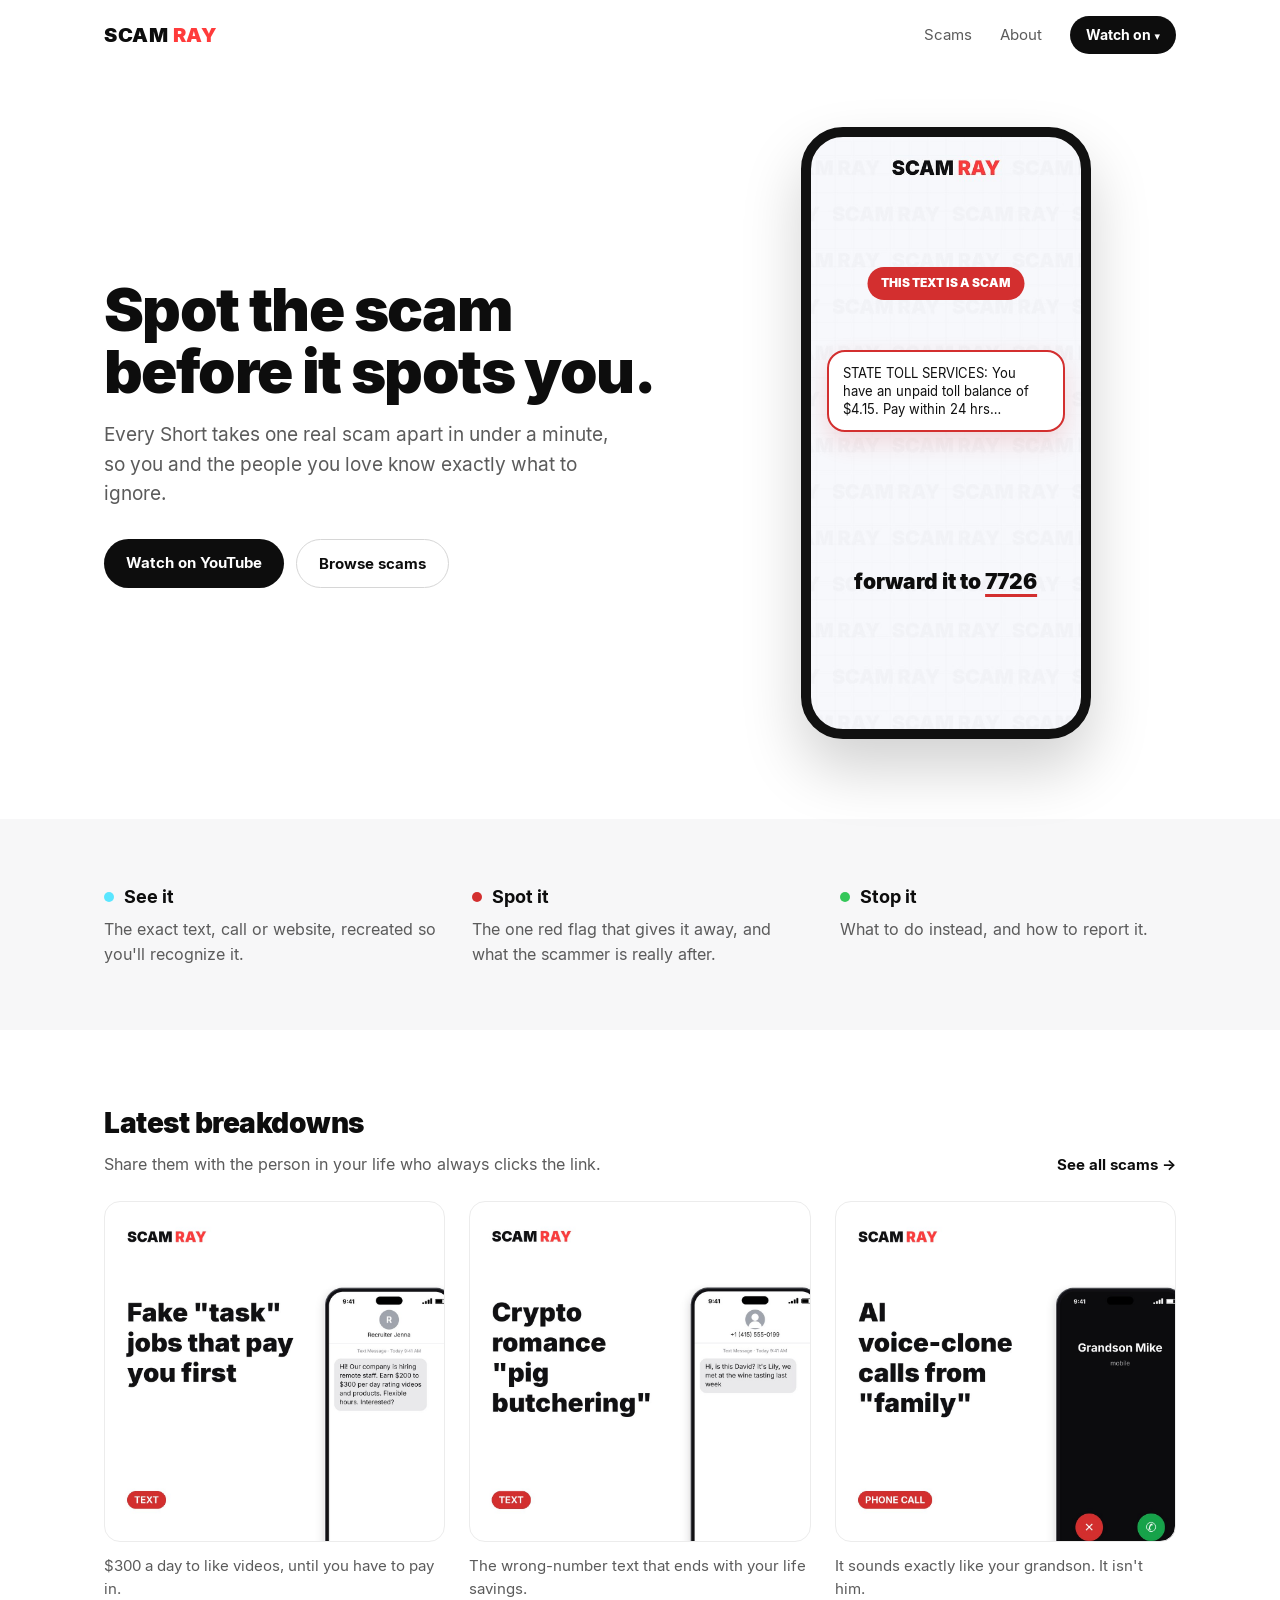
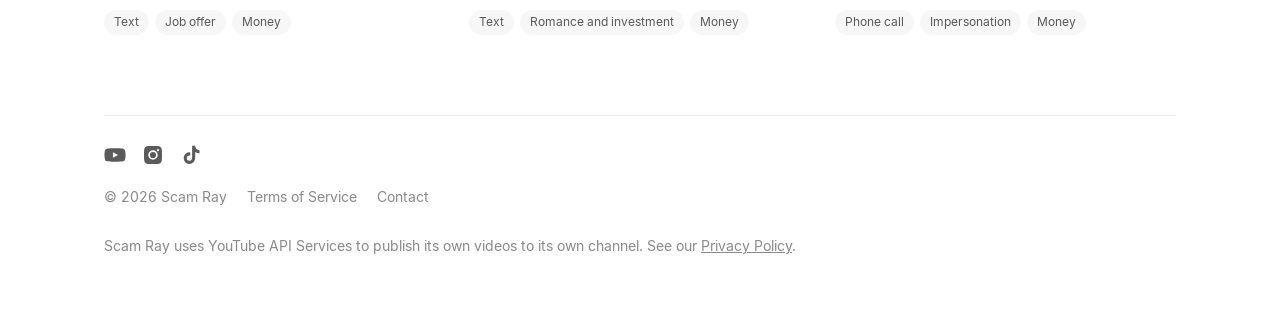
==== index.html @ 2a48b912 "Day 5 (task job scam) is live Co-Authored-By: Claude Opus 5.5 <noreply@anthropic.com> Claude-Session" ====
<!doctype html>
<html lang="en"><head><meta charset="utf-8"><meta name="viewport" content="width=device-width,initial-scale=1">
<title>Scam Ray: scams explained in under a minute</title><meta name="description" content="Scam Ray takes one real scam apart in under a minute: what it looks like, the red flag, and what to do instead.">
<link rel="icon" href="assets/favicon-v3.png" sizes="48x48"><link rel="icon" href="assets/favicon-v3.svg" type="image/svg+xml"><link rel="apple-touch-icon" href="assets/apple-touch-icon-v3.png"><link rel="preload" href="assets/inter-black-v1.woff2" as="font" type="font/woff2" crossorigin><link rel="preload" href="assets/inter-bold-v1.woff2" as="font" type="font/woff2" crossorigin><link rel="preload" href="assets/inter-regular-v1.woff2" as="font" type="font/woff2" crossorigin><link rel="preload" href="assets/phone-bg-white-2.jpg" as="image"><link rel="stylesheet" href="style.css?v=a035a68f"><script>const SCAMS = [{"id":"001-toll-text","title":"The $4.15 unpaid toll text","blurb":"A fake toll bill that's really after your card number.","via":"Text","type":"Impersonation","after":"Card details","order":1,"posted":"2026-10-04","url":"https://www.youtube.com/shorts/RLlbBQIWx8Y"},{"id":"002-package-text","title":"\"Your package couldn't be delivered\"","blurb":"The fake delivery text that steals your card.","via":"Text","type":"Impersonation","after":"Card details","order":2,"posted":"2026-10-05","url":"https://www.youtube.com/shorts/sSayE9mNV6Q"},{"id":"003-voice-clone","title":"AI voice-clone calls from \"family\"","blurb":"It sounds exactly like your grandson. It isn't him.","via":"Phone call","type":"Impersonation","after":"Money","order":3,"posted":"2026-10-06","url":"https://www.youtube.com/shorts/qHDTHHsrI4U"},{"id":"004-pig-butchering","title":"Crypto romance \"pig butchering\"","blurb":"The wrong-number text that ends with your life savings.","via":"Text","type":"Romance and investment","after":"Money","order":4,"posted":"2026-10-07","url":"https://www.youtube.com/shorts/AK45yk2K95Q"},{"id":"005-task-job","title":"Fake \"task\" jobs that pay you first","blurb":"$300 a day to like videos, until you have to pay in.","via":"Text","type":"Job offer","after":"Money","order":5,"posted":"2026-10-08","url":"https://www.youtube.com/shorts/2IzKOkDwI4s"},{"id":"006-bank-safe-account","title":"Your bank's \"safe account\"","blurb":"Your bank will never ask you to move your money.","via":"Phone call","type":"Impersonation","after":"Bank account","order":6,"posted":null,"url":null},{"id":"007-verification-code","title":"\"Read me the code we just sent\"","blurb":"The marketplace buyer who wants your verification code.","via":"Text","type":"Marketplace","after":"Account access","order":7,"posted":null,"url":null}];
// Scam cards. tools/build.py inlines this (with the scams.json data as SCAMS) into pages that list scams,
// so cards draw while the page is parsed instead of popping in after a fetch.
const YT = "https://www.youtube.com/@scamray";
function card(s) {
  const href = s.url || YT;
  const tags = [s.via, s.type, s.after].map(t => `<span>${t}</span>`).join("");
  // the square thumbnail already shows the scam's name, so the card skips a separate title
  return `<a class="vcard" href="${href}" aria-label="${s.title.replace(/"/g, "&quot;")}"><div class="thumb" role="img" aria-label="${s.title.replace(/"/g, "&quot;")}" style="background-image:url(assets/thumbs/${s.id}.jpg?v=sq1)"></div>
<p>${s.blurb}</p><div class="tags">${tags}</div></a>`;
}
// newest first: by posted date when posted, otherwise by planned order
const newest = (a, b) => (b.posted || "").localeCompare(a.posted || "") || b.order - a.order;
// only videos that are actually posted show on the site; SCAMS is written into the page by tools/build.py
const loadScams = () => SCAMS.filter(s => s.posted);
</script><script src="assets/site.js?v=5f6d246f" defer></script></head>
<body>
<header class="site-head"><div class="wrap"><nav class="nav"><a class="logo" href="index.html">SCAM <span>RAY</span></a>
<div class="links"><a href="scams.html">Scams</a><a href="about.html">About</a>
<details class="watch"><summary>Watch on</summary><div class="menu"><a href="https://www.youtube.com/@scamray"><svg viewBox="0 0 24 24" aria-hidden="true"><path d="M23 7.2a3 3 0 0 0-2.1-2.1C19 4.6 12 4.6 12 4.6s-7 0-8.9.5A3 3 0 0 0 1 7.2 31 31 0 0 0 .5 12 31 31 0 0 0 1 16.8a3 3 0 0 0 2.1 2.1c1.9.5 8.9.5 8.9.5s7 0 8.9-.5a3 3 0 0 0 2.1-2.1c.4-1.6.5-3.2.5-4.8s-.1-3.2-.5-4.8zM9.7 15.1V8.9l5.8 3.1-5.8 3.1z"/></svg>YouTube</a><a href="https://www.instagram.com/thescamray"><svg viewBox="0 0 24 24" aria-hidden="true"><path d="M12 2.2c3.2 0 3.6 0 4.8.1 3.3.1 4.8 1.7 4.9 4.9.1 1.3.1 1.6.1 4.8s0 3.6-.1 4.8c-.1 3.2-1.7 4.8-4.9 4.9-1.3.1-1.6.1-4.8.1s-3.6 0-4.8-.1c-3.3-.1-4.8-1.7-4.9-4.9C2.2 15.6 2.2 15.2 2.2 12s0-3.6.1-4.8C2.4 3.9 3.9 2.4 7.2 2.3 8.4 2.2 8.8 2.2 12 2.2zm0 4.6a5.2 5.2 0 1 0 0 10.4 5.2 5.2 0 0 0 0-10.4zm0 8.6a3.4 3.4 0 1 1 0-6.8 3.4 3.4 0 0 1 0 6.8zm5.4-9.9a1.2 1.2 0 1 0 0 2.4 1.2 1.2 0 0 0 0-2.4z"/></svg>Instagram</a><a href="https://www.tiktok.com/@thescamray"><svg viewBox="0 0 24 24" aria-hidden="true"><path d="M16.6 2h-3.4v13.4a2.9 2.9 0 1 1-2.9-2.9c.3 0 .6 0 .9.1V9.2a6.3 6.3 0 1 0 5.4 6.2V8.6a8 8 0 0 0 4.7 1.5V6.7a4.7 4.7 0 0 1-4.7-4.7z"/></svg>TikTok</a></div></details></div></nav></div></header>
<div class="wrap"><header class="hero">
<div><h1>Spot the scam before it spots you.</h1>
<p class="sub">Every Short takes one real scam apart in under a minute, so you and the people you love know exactly what to ignore.</p>
<div class="btns"><a class="pill dark" href="https://www.youtube.com/@scamray">Watch on YouTube</a><a class="pill line" href="scams.html">Browse scams</a></div></div>
<div class="phone" role="img" aria-label="A Scam Ray Short breaking down a fake toll text">
<div class="flag">THIS TEXT IS A SCAM</div>
<div class="bubble">STATE TOLL SERVICES: You have an unpaid toll balance of $4.15. Pay within 24 hrs…</div>
<div class="cap">forward it to <i>7726</i></div></div>
</header></div>
<div class="band"><div class="wrap steps">
<div><h3><span class="dot" style="background:var(--cyan)"></span>See it</h3><p>The exact text, call or website, recreated so you'll recognize it.</p></div>
<div><h3><span class="dot" style="background:var(--red2)"></span>Spot it</h3><p>The one red flag that gives it away, and what the scammer is really after.</p></div>
<div><h3><span class="dot" style="background:var(--green)"></span>Stop it</h3><p>What to do instead, and how to report it.</p></div>
</div></div>
<main class="wrap"><section>
<div class="sechead"><div><h2>Latest breakdowns</h2><p class="lead">Share them with the person in your life who always clicks the link.</p></div><a class="more" href="scams.html">See all scams →</a></div>
<div class="cards" id="latest"></div>
</section></main>
<script>(() => {
  const all = loadScams();
  document.getElementById("latest").innerHTML = all.sort(newest).slice(0, 3).map(card).join("")
    || '<p class="lead">Our first breakdowns are on their way. <a href="https://www.youtube.com/@scamray">Subscribe on YouTube</a> to catch them.</p>';
})();</script>

<div class="wrap"><footer><div class="social"><a href="https://www.youtube.com/@scamray" aria-label="YouTube"><svg viewBox="0 0 24 24" aria-hidden="true"><path d="M23 7.2a3 3 0 0 0-2.1-2.1C19 4.6 12 4.6 12 4.6s-7 0-8.9.5A3 3 0 0 0 1 7.2 31 31 0 0 0 .5 12 31 31 0 0 0 1 16.8a3 3 0 0 0 2.1 2.1c1.9.5 8.9.5 8.9.5s7 0 8.9-.5a3 3 0 0 0 2.1-2.1c.4-1.6.5-3.2.5-4.8s-.1-3.2-.5-4.8zM9.7 15.1V8.9l5.8 3.1-5.8 3.1z"/></svg></a><a href="https://www.instagram.com/thescamray" aria-label="Instagram"><svg viewBox="0 0 24 24" aria-hidden="true"><path d="M12 2.2c3.2 0 3.6 0 4.8.1 3.3.1 4.8 1.7 4.9 4.9.1 1.3.1 1.6.1 4.8s0 3.6-.1 4.8c-.1 3.2-1.7 4.8-4.9 4.9-1.3.1-1.6.1-4.8.1s-3.6 0-4.8-.1c-3.3-.1-4.8-1.7-4.9-4.9C2.2 15.6 2.2 15.2 2.2 12s0-3.6.1-4.8C2.4 3.9 3.9 2.4 7.2 2.3 8.4 2.2 8.8 2.2 12 2.2zm0 4.6a5.2 5.2 0 1 0 0 10.4 5.2 5.2 0 0 0 0-10.4zm0 8.6a3.4 3.4 0 1 1 0-6.8 3.4 3.4 0 0 1 0 6.8zm5.4-9.9a1.2 1.2 0 1 0 0 2.4 1.2 1.2 0 0 0 0-2.4z"/></svg></a><a href="https://www.tiktok.com/@thescamray" aria-label="TikTok"><svg viewBox="0 0 24 24" aria-hidden="true"><path d="M16.6 2h-3.4v13.4a2.9 2.9 0 1 1-2.9-2.9c.3 0 .6 0 .9.1V9.2a6.3 6.3 0 1 0 5.4 6.2V8.6a8 8 0 0 0 4.7 1.5V6.7a4.7 4.7 0 0 1-4.7-4.7z"/></svg></a></div>
<div class="flinks"><span>© 2026 Scam Ray</span><a href="terms.html">Terms of Service</a><a href="mailto:scamray@googlegroups.com">Contact</a></div>
<p class="fine">Scam Ray uses YouTube API Services to publish its own videos to its own channel. See our <a href="privacy.html">Privacy Policy</a>.</p></footer></div>
</body></html>
---- style.css ----
@font-face{font-family:Inter;font-weight:900;src:url(assets/inter-black-v1.woff2) format("woff2");font-display:optional}
@font-face{font-family:Inter;font-weight:700;src:url(assets/inter-bold-v1.woff2) format("woff2");font-display:optional}
@font-face{font-family:Inter;font-weight:400;src:url(assets/inter-regular-v1.woff2) format("woff2");font-display:optional}
/* Fonts are preloaded and "optional": if Inter isn't ready by first paint (slow connection), the page keeps the stand-in
   below for that visit instead of swapping mid-read, so nothing jumps. The stand-in is sized to Inter's measurements. */
@font-face{font-family:"Inter Fallback";font-weight:400;src:local("Arial"),local("ArialMT"),local("Liberation Sans"),local("Arimo");size-adjust:106.37%;ascent-override:91.08%;descent-override:22.68%;line-gap-override:0%}
@font-face{font-family:"Inter Fallback";font-weight:700;src:local("Arial Bold"),local("Arial-BoldMT"),local("Liberation Sans Bold"),local("Arimo Bold");size-adjust:100.51%;ascent-override:96.38%;descent-override:24%;line-gap-override:0%}
@font-face{font-family:"Inter Fallback";font-weight:900;src:local("Arial Bold"),local("Arial-BoldMT"),local("Liberation Sans Bold"),local("Arimo Bold");size-adjust:101.49%;ascent-override:95.45%;descent-override:23.77%;line-gap-override:0%}
:root{--ink:#0d0d0d;--muted:#5b5b5b;--soft:#8a8a8a;--line:#ececec;--panel:#f7f7f8;--navy:#0a1222;--cyan:#5ae6ff;--red:#ff3b3b;--red2:#d32f2f;--green:#34c759;--link:#0a7ea0}
*{box-sizing:border-box}
body{margin:0;font-family:Inter,"Inter Fallback",system-ui,-apple-system,"Segoe UI",sans-serif;color:var(--ink);background:#fff;-webkit-font-smoothing:antialiased;line-height:1.55}
a{color:inherit;text-decoration:none}
.wrap{max-width:1120px;margin:0 auto;padding:0 24px}
/* logo: the same wordmark as the channel banner */
.logo{font-weight:900;font-size:20px;letter-spacing:.5px;line-height:1}.logo span{color:var(--red)}
.nav{display:flex;align-items:center;padding:22px 0}
.nav .links{margin-left:auto;display:flex;gap:28px;font-size:15px;color:var(--muted)}
.nav .links a:hover{color:var(--ink)}
.pill{display:inline-block;padding:12px 22px;border-radius:999px;font-weight:700;font-size:15px}
.pill.dark{background:var(--ink);color:#fff}.pill.line{border:1px solid #d6d6d6}
.btns{display:flex;flex-wrap:wrap;gap:12px}
/* hero */
.hero{display:grid;grid-template-columns:1.1fr .9fr;gap:48px;align-items:center;padding:56px 0 80px}
h1{font-size:clamp(38px,5.5vw,60px);line-height:1.04;letter-spacing:-1.6px;margin:0 0 18px;font-weight:900}
.sub{font-size:19px;color:var(--muted);margin:0 0 30px;max-width:520px}
.phone{width:290px;aspect-ratio:9/19;border-radius:42px;border:10px solid #111;background:#f8f9fb url(assets/phone-bg-white-2.jpg) center top/cover;position:relative;overflow:hidden;box-shadow:0 30px 60px rgba(0,0,0,.18);justify-self:center}
.phone .flag{position:absolute;left:50%;transform:translateX(-50%);top:22%;background:var(--red2);color:#fff;border-radius:999px;padding:7px 14px;font-weight:900;font-size:12px;white-space:nowrap}
.phone .bubble{position:absolute;left:16px;right:16px;top:36%;background:#fff;color:#111;border:2px solid var(--red2);border-radius:18px;padding:12px 14px;font-size:13px;line-height:1.4;box-shadow:0 10px 24px rgba(211,47,47,.16)}
.phone .cap{position:absolute;bottom:22%;left:0;right:0;text-align:center;color:var(--ink);font-weight:900;font-size:21px}.phone .cap i{font-style:normal;text-decoration:underline;text-decoration-color:var(--red2);text-decoration-thickness:3px;text-underline-offset:5px}
/* sections */
.band{background:var(--panel)}
.steps{display:grid;grid-template-columns:repeat(auto-fit,minmax(240px,1fr));gap:32px;padding:64px 24px}
.steps h3{margin:0 0 6px;font-size:18px}.steps p{margin:0;color:var(--muted)}
.dot{width:10px;height:10px;border-radius:50%;display:inline-block;margin-right:10px;vertical-align:1px}
section{padding:72px 0 0}
h2{font-size:28px;letter-spacing:-.5px;margin:0 0 6px;font-weight:900}
.lead{color:var(--muted);margin:0 0 24px}
.row{display:flex;justify-content:space-between;gap:16px;padding:16px 0;border-top:1px solid var(--line);font-size:17px}
.row span{color:var(--soft);white-space:nowrap}
.about p{max-width:720px}.fine{color:var(--soft);font-size:14px}
footer{margin-top:80px;border-top:1px solid var(--line);padding:28px 0 48px;color:var(--soft);font-size:14px;display:flex;flex-wrap:wrap;gap:20px}
footer a:hover{color:var(--ink)}
/* policy pages */
.doc{max-width:720px;padding:40px 0 0}
.doc h1{font-size:clamp(26px,3.4vw,34px);letter-spacing:-.6px;margin-bottom:4px}
.doc h2{font-size:21px;margin-top:32px}
.doc a{color:var(--link);text-decoration:underline}
.muted{color:var(--soft);font-size:15px}
@media(max-width:800px){.hero{grid-template-columns:1fr;text-align:center;padding-top:32px}.sub{margin-left:auto;margin-right:auto}.btns{justify-content:center}.nav .links{gap:18px}}

/* Watch on menu */
.nav .links{align-items:center}
details.watch{position:relative}
details.watch summary{list-style:none;cursor:pointer;padding:8px 16px;border-radius:999px;background:var(--ink);color:#fff;font-weight:700;font-size:14px}
details.watch summary::-webkit-details-marker{display:none}
details.watch summary::after{content:" ▾";font-size:11px}
details.watch .menu{position:absolute;right:0;top:calc(100% + 8px);background:#fff;border:1px solid var(--line);border-radius:14px;box-shadow:0 12px 30px rgba(0,0,0,.1);padding:6px;min-width:180px;z-index:10}
details.watch .menu a{display:flex;align-items:center;gap:10px;padding:10px 12px;border-radius:10px;color:var(--ink)}
details.watch .menu a:hover{background:var(--panel)}
svg{width:18px;height:18px;fill:currentColor;flex:none}
[aria-current=page]{color:var(--ink);font-weight:700}
/* cards */
.sechead{display:flex;justify-content:space-between;align-items:flex-end;gap:16px;flex-wrap:wrap}
.more{font-weight:700;font-size:15px;margin-bottom:24px}
.cards{display:grid;grid-template-columns:repeat(auto-fill,minmax(240px,1fr));gap:24px}
.vcard{display:block}
.vcard .thumb{aspect-ratio:1/1;border-radius:16px;background:var(--panel) center/cover;border:1px solid var(--line);transition:transform .15s}
.vcard:hover .thumb{transform:translateY(-3px)}
.vcard h3{font-size:17px;margin:14px 0 4px;line-height:1.3}
.vcard p{margin:12px 0 0;color:var(--muted);font-size:15px}
.tags{display:flex;flex-wrap:wrap;gap:6px;margin-top:10px}
.tags span{font-size:12px;color:var(--muted);background:var(--panel);border-radius:999px;padding:3px 10px}
.fine a{text-decoration:underline}
/* scams + about pages */
.top{padding-top:32px}
.pageh{font-size:clamp(26px,3.4vw,34px);letter-spacing:-.6px;margin:0 0 8px}
.filters{display:grid;grid-template-columns:repeat(auto-fit,minmax(180px,1fr));gap:12px;margin:8px 0 12px}
.filters label{font-size:13px;color:var(--soft);font-weight:700;display:flex;flex-direction:column;gap:6px}
.filters select{font:inherit;font-size:15px;color:var(--ink);font-weight:400;padding:10px 12px;border:1px solid #d6d6d6;border-radius:12px;background:#fff}
.count{color:var(--soft);font-size:14px;margin:0 0 16px}
.about{max-width:720px}.about p{font-size:18px}.about .big{font-size:20px;font-weight:700;line-height:1.4}@media(max-width:800px){.about p{font-size:17px}.about .big{font-size:18px}}
.about h2{font-size:22px;margin-top:40px}.about a{color:var(--link);text-decoration:underline}
/* footer */
footer{flex-direction:column;gap:14px}
.social{display:flex;gap:16px}.social a{color:var(--muted)}.social a:hover{color:var(--ink)}.social svg{width:22px;height:22px}
.flinks{display:flex;flex-wrap:wrap;gap:20px}
@media(max-width:480px){.nav .links{gap:14px;font-size:14px}details.watch summary{padding:7px 12px}}

#latest{grid-template-columns:repeat(3,1fr)}#latest>p{grid-column:1/-1}
@media(max-width:800px){#latest{display:flex;overflow-x:auto;scroll-snap-type:x mandatory;scroll-padding-inline:24px;gap:16px;margin:0 -24px;padding:0 24px 8px}#latest .vcard{flex:0 0 68%;scroll-snap-align:start}}

/* Scams page: sticky tap-to-pick filter sidebar */
.cards>p{grid-column:1/-1}
.browse{display:grid;grid-template-columns:240px 1fr;gap:40px;align-items:start}
.side{position:sticky;top:24px}
.side h3{font-size:13px;letter-spacing:.06em;text-transform:uppercase;color:var(--soft);margin:0 0 10px}
.pills{display:flex;flex-direction:column;gap:2px;margin:0 0 22px}
.pills button{font:inherit;font-size:15px;text-align:left;border:0;background:none;padding:7px 12px;border-radius:10px;color:var(--ink);cursor:pointer}
.pills button:hover{background:var(--panel)}
.pills button[aria-pressed=true]{background:var(--ink);color:#fff;font-weight:700}
.side .reset{font:inherit;font-size:14px;border:0;background:none;color:var(--link);padding:0;cursor:pointer}
.browse .cards{grid-template-columns:repeat(auto-fill,minmax(220px,1fr))}
@media(max-width:800px){.browse{grid-template-columns:1fr;gap:16px}.side{position:static}
.pills{flex-direction:row;overflow-x:auto;gap:6px;margin:0 -24px 12px;padding:0 24px}.pills button{flex:none;border:1px solid var(--line);border-radius:99px;padding:7px 14px}.side h3{margin:0 0 8px}}
.browse>*{min-width:0}

/* Sticky header: stays at the top while you scroll; a hairline and soft shadow appear once the page moves */
.site-head{position:sticky;top:0;z-index:50;background:#fff;transition:box-shadow .2s,border-color .2s;border-bottom:1px solid transparent}
.site-head.scrolled{border-bottom-color:var(--line);box-shadow:0 4px 18px rgba(15,15,20,.06)}
.site-head .nav{padding:16px 0}
.side{top:100px}
@media(max-width:600px){.cards,.browse .cards{grid-template-columns:1fr 1fr;gap:14px}.vcard h3{font-size:15px}.vcard p{font-size:13px}}

/* Home on phones: a lone Short sits in the middle; more than one still starts at the left so the swipe row reads */
@media(max-width:800px){#latest .vcard:first-child{margin-left:auto}#latest .vcard:last-child{margin-right:auto}}

/* Scams page on phones: slim sticky bar under the header; choices open in a bottom sheet */
.mbar,.sheet,.sheet-bg{display:none}
@media(max-width:800px){
.browse .side{display:none}
.mbar{display:flex;align-items:center;gap:8px;position:sticky;top:var(--headh,64px);z-index:20;background:#fff;margin:0 -24px 14px;padding:10px 24px;border-bottom:1px solid var(--line)}
.mcount{margin-right:auto;font-size:15px;color:var(--muted)}
.mbar .chip{display:inline-flex;align-items:center;gap:6px;flex:none;font:inherit;font-size:15px;font-weight:600;color:var(--ink);background:#fff;border:1px solid #dcdcdf;border-radius:99px;padding:8px 14px;cursor:pointer}
.mbar .chip.on{background:var(--ink);border-color:var(--ink);color:#fff}
.browse .count{display:none}
.sheet-bg:not([hidden]){display:block;position:fixed;inset:0;background:rgba(10,10,15,.38);z-index:90}
.sheet:not([hidden]){display:block;position:fixed;left:0;right:0;bottom:0;z-index:91;background:#fff;border-radius:20px 20px 0 0;padding:8px 20px calc(20px + env(safe-area-inset-bottom));max-height:85vh;overflow:auto;box-shadow:0 -10px 40px rgba(0,0,0,.15)}
.sheet .grab{width:40px;height:5px;border-radius:9px;background:#ddd;margin:4px auto 14px}
.sheet h2{font-size:20px;margin:0 0 10px}
.sheet h3{font-size:13px;letter-spacing:.06em;text-transform:uppercase;color:var(--soft);margin:18px 0 10px}
.sh-head{display:flex;justify-content:space-between;align-items:baseline}
.sheet .link{font:inherit;font-size:15px;border:0;background:none;color:var(--link);padding:0;cursor:pointer}
.rows{display:flex;flex-direction:column}
.rows button{display:flex;justify-content:space-between;align-items:center;font:inherit;font-size:17px;text-align:left;border:0;border-bottom:1px solid var(--line);background:none;padding:15px 2px;color:var(--ink);cursor:pointer}
.rows button[aria-pressed=true]{font-weight:700}
.wrapchips{display:flex;flex-wrap:wrap;gap:8px}
.wrapchips button{font:inherit;font-size:15px;border:1px solid #dcdcdf;background:#fff;border-radius:99px;padding:8px 14px;color:var(--ink);cursor:pointer}
.wrapchips button[aria-pressed=true]{background:var(--ink);border-color:var(--ink);color:#fff;font-weight:700}
.sheet .show{display:block;width:100%;margin:24px 0 0;font:inherit;font-size:16px;font-weight:700;border:0;border-radius:14px;padding:15px;background:var(--ink);color:#fff;cursor:pointer}
body.noscroll{overflow:hidden}}

/* Selected filter choices: soft gray highlight instead of solid black (picked 2026-10-05) */
.pills button[aria-pressed=true],.wrapchips button[aria-pressed=true],.mbar .chip.on{background:#eef0f3;border-color:#eef0f3;color:var(--ink);font-weight:600}.sheet .show{background:#2b2d31}
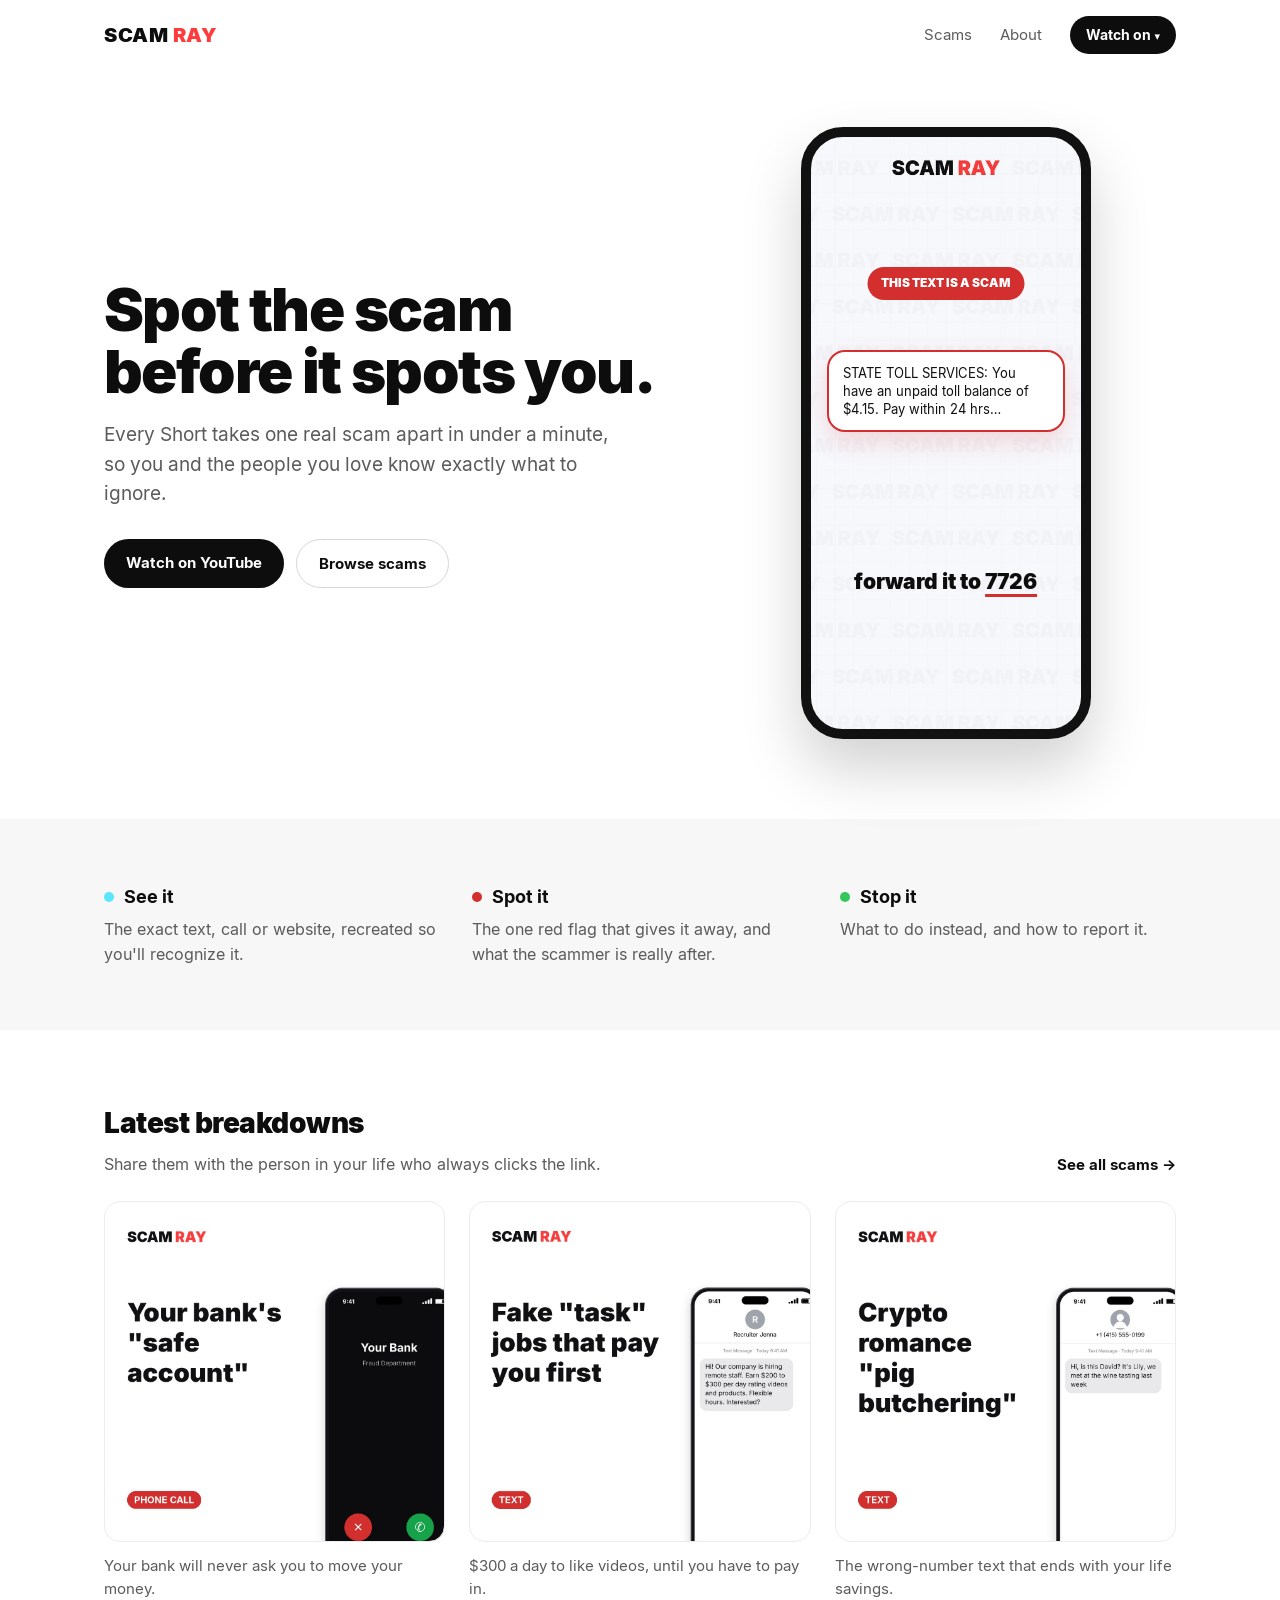
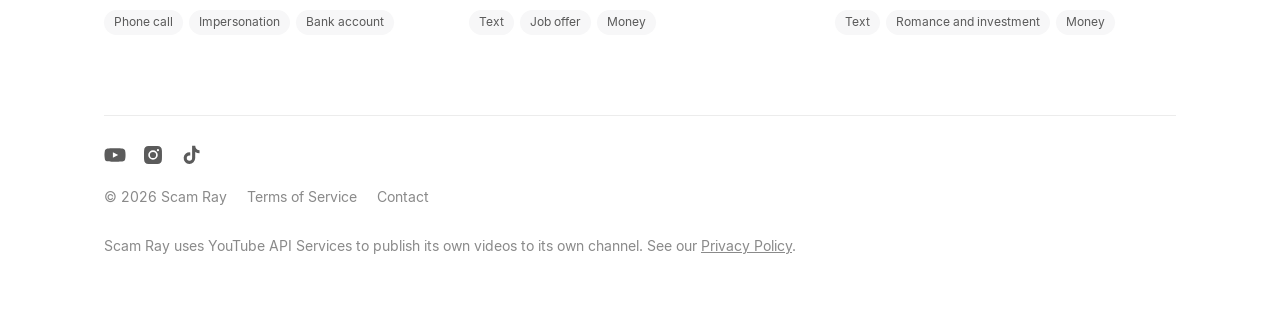
==== commit 60201aec: "006 bank safe account posted Oct 9 Co-Authored-By: Claude Opus 5.5 <noreply@anthropic.com> Claude-Se" ====
--- a/index.html
+++ b/index.html
@@ -1,7 +1,7 @@
 <!doctype html>
 <html lang="en"><head><meta charset="utf-8"><meta name="viewport" content="width=device-width,initial-scale=1">
 <title>Scam Ray: scams explained in under a minute</title><meta name="description" content="Scam Ray takes one real scam apart in under a minute: what it looks like, the red flag, and what to do instead.">
-<link rel="icon" href="assets/favicon-v3.png" sizes="48x48"><link rel="icon" href="assets/favicon-v3.svg" type="image/svg+xml"><link rel="apple-touch-icon" href="assets/apple-touch-icon-v3.png"><link rel="preload" href="assets/inter-black-v1.woff2" as="font" type="font/woff2" crossorigin><link rel="preload" href="assets/inter-bold-v1.woff2" as="font" type="font/woff2" crossorigin><link rel="preload" href="assets/inter-regular-v1.woff2" as="font" type="font/woff2" crossorigin><link rel="preload" href="assets/phone-bg-white-2.jpg" as="image"><link rel="stylesheet" href="style.css?v=a035a68f"><script>const SCAMS = [{"id":"001-toll-text","title":"The $4.15 unpaid toll text","blurb":"A fake toll bill that's really after your card number.","via":"Text","type":"Impersonation","after":"Card details","order":1,"posted":"2026-10-04","url":"https://www.youtube.com/shorts/RLlbBQIWx8Y"},{"id":"002-package-text","title":"\"Your package couldn't be delivered\"","blurb":"The fake delivery text that steals your card.","via":"Text","type":"Impersonation","after":"Card details","order":2,"posted":"2026-10-05","url":"https://www.youtube.com/shorts/sSayE9mNV6Q"},{"id":"003-voice-clone","title":"AI voice-clone calls from \"family\"","blurb":"It sounds exactly like your grandson. It isn't him.","via":"Phone call","type":"Impersonation","after":"Money","order":3,"posted":"2026-10-06","url":"https://www.youtube.com/shorts/qHDTHHsrI4U"},{"id":"004-pig-butchering","title":"Crypto romance \"pig butchering\"","blurb":"The wrong-number text that ends with your life savings.","via":"Text","type":"Romance and investment","after":"Money","order":4,"posted":"2026-10-07","url":"https://www.youtube.com/shorts/AK45yk2K95Q"},{"id":"005-task-job","title":"Fake \"task\" jobs that pay you first","blurb":"$300 a day to like videos, until you have to pay in.","via":"Text","type":"Job offer","after":"Money","order":5,"posted":"2026-10-08","url":"https://www.youtube.com/shorts/2IzKOkDwI4s"},{"id":"006-bank-safe-account","title":"Your bank's \"safe account\"","blurb":"Your bank will never ask you to move your money.","via":"Phone call","type":"Impersonation","after":"Bank account","order":6,"posted":null,"url":null},{"id":"007-verification-code","title":"\"Read me the code we just sent\"","blurb":"The marketplace buyer who wants your verification code.","via":"Text","type":"Marketplace","after":"Account access","order":7,"posted":null,"url":null}];
+<link rel="icon" href="assets/favicon-v3.png" sizes="48x48"><link rel="icon" href="assets/favicon-v3.svg" type="image/svg+xml"><link rel="apple-touch-icon" href="assets/apple-touch-icon-v3.png"><link rel="preload" href="assets/inter-black-v1.woff2" as="font" type="font/woff2" crossorigin><link rel="preload" href="assets/inter-bold-v1.woff2" as="font" type="font/woff2" crossorigin><link rel="preload" href="assets/inter-regular-v1.woff2" as="font" type="font/woff2" crossorigin><link rel="preload" href="assets/phone-bg-white-2.jpg" as="image"><link rel="stylesheet" href="style.css?v=a035a68f"><script>const SCAMS = [{"id":"001-toll-text","title":"The $4.15 unpaid toll text","blurb":"A fake toll bill that's really after your card number.","via":"Text","type":"Impersonation","after":"Card details","order":1},{"id":"002-package-text","title":"\"Your package couldn't be delivered\"","blurb":"The fake delivery text that steals your card.","via":"Text","type":"Impersonation","after":"Card details","order":2,"posted":"2026-10-05","url":"https://www.youtube.com/shorts/sSayE9mNV6Q"},{"id":"003-voice-clone","title":"AI voice-clone calls from \"family\"","blurb":"It sounds exactly like your grandson. It isn't him.","via":"Phone call","type":"Impersonation","after":"Money","order":3,"posted":"2026-10-06","url":"https://www.youtube.com/shorts/qHDTHHsrI4U"},{"id":"004-pig-butchering","title":"Crypto romance \"pig butchering\"","blurb":"The wrong-number text that ends with your life savings.","via":"Text","type":"Romance and investment","after":"Money","order":4,"posted":"2026-10-07","url":"https://www.youtube.com/shorts/AK45yk2K95Q"},{"id":"005-task-job","title":"Fake \"task\" jobs that pay you first","blurb":"$300 a day to like videos, until you have to pay in.","via":"Text","type":"Job offer","after":"Money","order":5,"posted":"2026-10-08","url":"https://www.youtube.com/shorts/2IzKOkDwI4s"},{"id":"006-bank-safe-account","title":"Your bank's \"safe account\"","blurb":"Your bank will never ask you to move your money.","via":"Phone call","type":"Impersonation","after":"Bank account","order":6,"posted":"2026-10-09","url":"https://www.youtube.com/shorts/MbnHEx6BTtc"},{"id":"007-verification-code","title":"\"Read me the code we just sent\"","blurb":"The marketplace buyer who wants your verification code.","via":"Text","type":"Marketplace","after":"Account access","order":7,"posted":null,"url":null},{"id":"008-tech-support-popup","title":"The fake virus pop-up","blurb":"Real security warnings never ask you to call a number.","via":"Pop-up","type":"Tech support","after":"Money","order":8,"posted":null,"url":null},{"id":"009-jury-duty-warrant","title":"\"You missed jury duty\" calls","blurb":"Courts never demand a fine over the phone.","via":"Phone call","type":"Impersonation","after":"Money","order":9,"posted":null,"url":null},{"id":"010-qr-parking-meter","title":"Fake QR codes on parking meters","blurb":"A sticker over the real code sends your card to a scammer.","via":"QR code","type":"Phishing","after":"Card details","order":10,"posted":null,"url":null},{"id":"011-bitcoin-atm","title":"\"Put your cash in a Bitcoin ATM\"","blurb":"No real agency will ever tell you to use a Bitcoin ATM.","via":"Phone call","type":"Impersonation","after":"Money","order":11,"posted":null,"url":null},{"id":"012-fake-renewal-invoice","title":"The fake renewal invoice","blurb":"A $449.99 charge you never made, and a number to call.","via":"Email","type":"Refund","after":"Money","order":12,"posted":null,"url":null},{"id":"013-gift-card-utility","title":"\"Your power gets cut off in 30 minutes\"","blurb":"Anyone who wants a bill paid in gift cards is a scammer.","via":"Phone call","type":"Impersonation","after":"Money","order":13,"posted":null,"url":null},{"id":"014-fake-check-overpay","title":"The buyer who \"overpaid\" you","blurb":"A fake check, and the money you send back is real.","via":"Text","type":"Marketplace","after":"Money","order":14,"posted":null,"url":null}];
 // Scam cards. tools/build.py inlines this (with the scams.json data as SCAMS) into pages that list scams,
 // so cards draw while the page is parsed instead of popping in after a fetch.
 const YT = "https://www.youtube.com/@scamray";
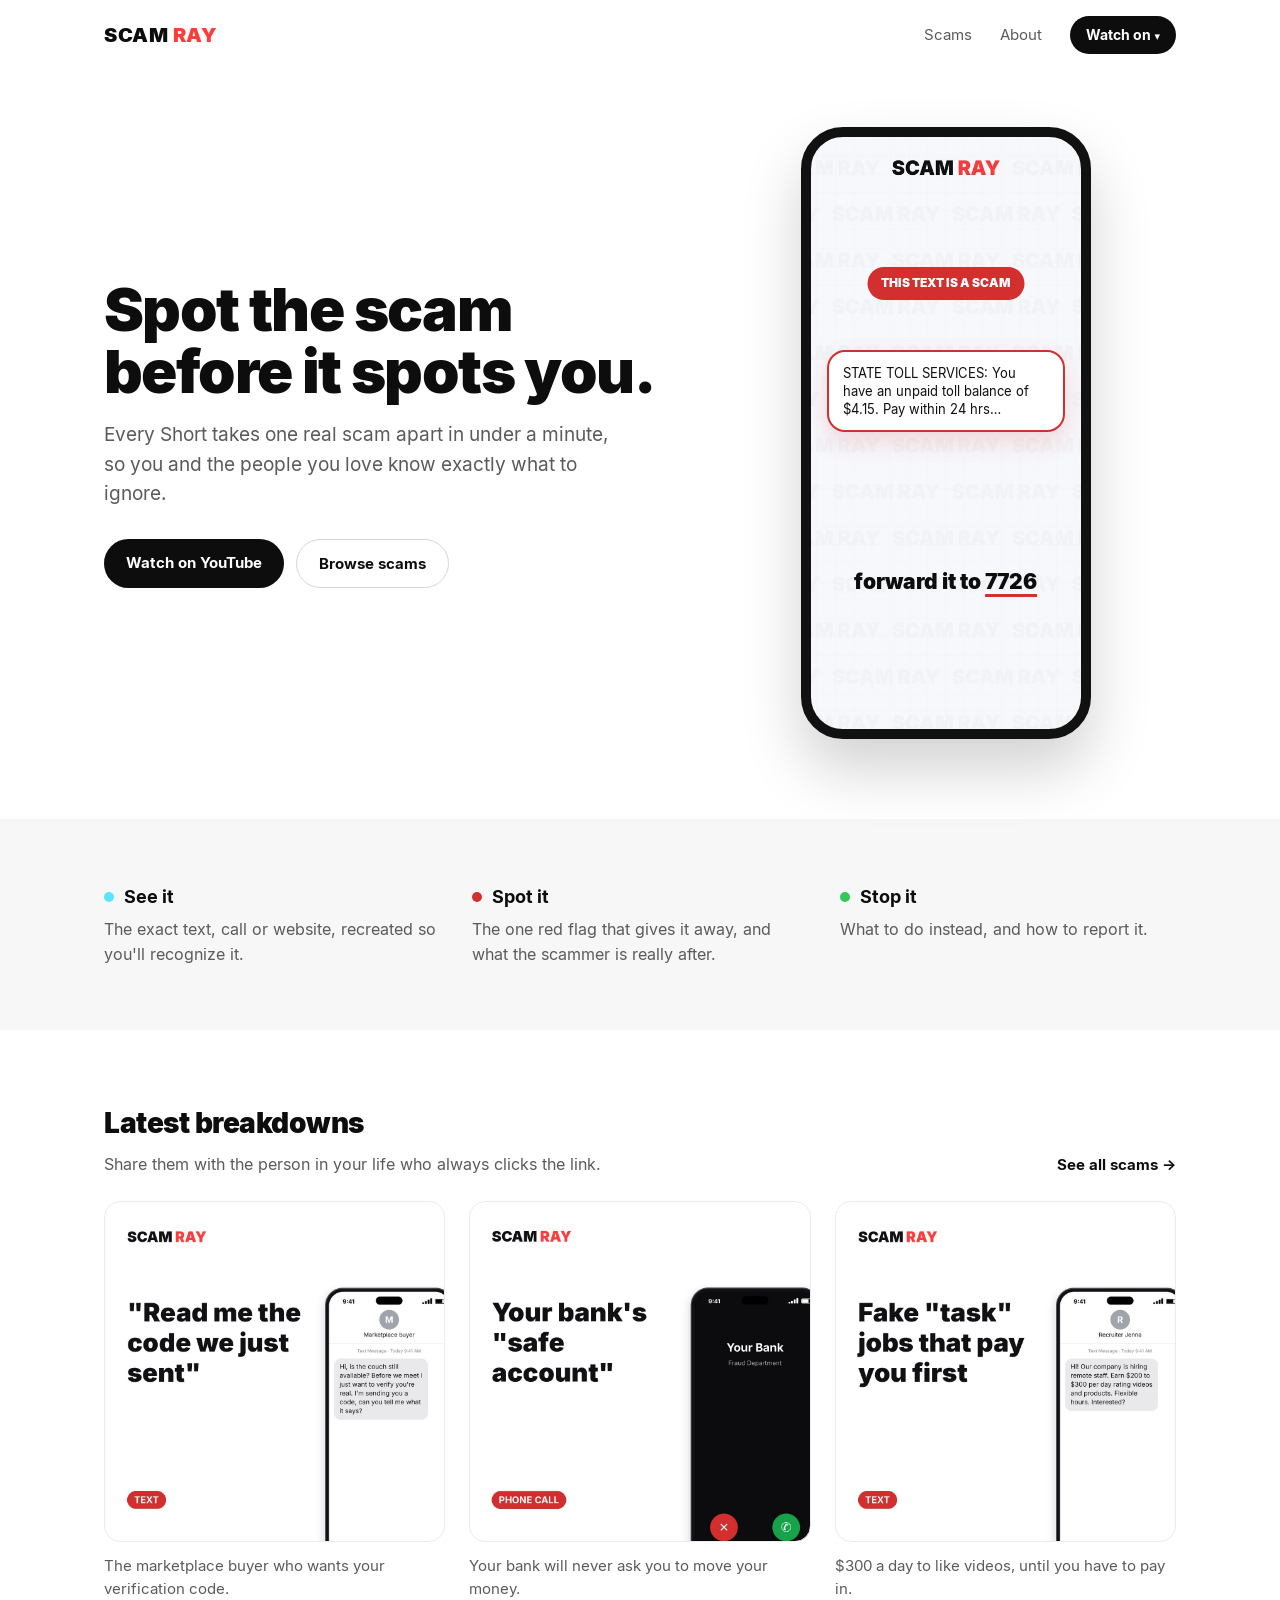
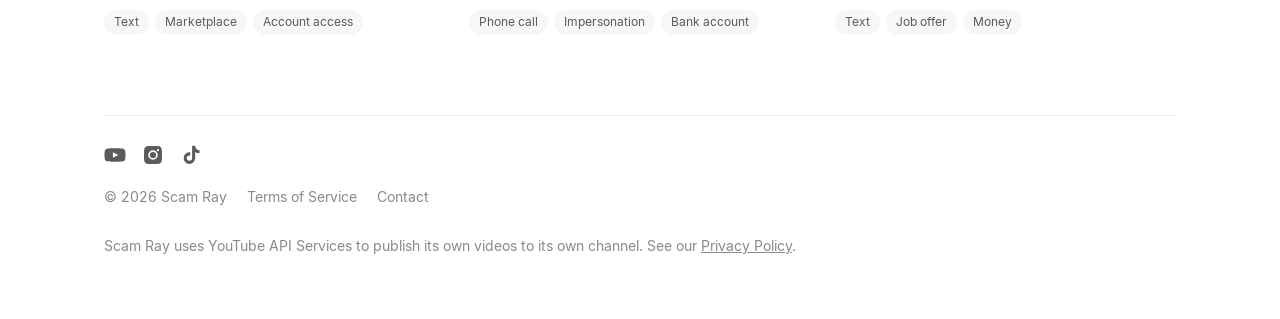
==== commit 9a2e50b1: "Short 007 is live Co-Authored-By: Claude Opus 5.5 <noreply@anthropic.com> Claude-Session: https://cl" ====
--- a/index.html
+++ b/index.html
@@ -1,7 +1,7 @@
 <!doctype html>
 <html lang="en"><head><meta charset="utf-8"><meta name="viewport" content="width=device-width,initial-scale=1">
 <title>Scam Ray: scams explained in under a minute</title><meta name="description" content="Scam Ray takes one real scam apart in under a minute: what it looks like, the red flag, and what to do instead.">
-<link rel="icon" href="assets/favicon-v3.png" sizes="48x48"><link rel="icon" href="assets/favicon-v3.svg" type="image/svg+xml"><link rel="apple-touch-icon" href="assets/apple-touch-icon-v3.png"><link rel="preload" href="assets/inter-black-v1.woff2" as="font" type="font/woff2" crossorigin><link rel="preload" href="assets/inter-bold-v1.woff2" as="font" type="font/woff2" crossorigin><link rel="preload" href="assets/inter-regular-v1.woff2" as="font" type="font/woff2" crossorigin><link rel="preload" href="assets/phone-bg-white-2.jpg" as="image"><link rel="stylesheet" href="style.css?v=a035a68f"><script>const SCAMS = [{"id":"001-toll-text","title":"The $4.15 unpaid toll text","blurb":"A fake toll bill that's really after your card number.","via":"Text","type":"Impersonation","after":"Card details","order":1},{"id":"002-package-text","title":"\"Your package couldn't be delivered\"","blurb":"The fake delivery text that steals your card.","via":"Text","type":"Impersonation","after":"Card details","order":2,"posted":"2026-10-05","url":"https://www.youtube.com/shorts/sSayE9mNV6Q"},{"id":"003-voice-clone","title":"AI voice-clone calls from \"family\"","blurb":"It sounds exactly like your grandson. It isn't him.","via":"Phone call","type":"Impersonation","after":"Money","order":3,"posted":"2026-10-06","url":"https://www.youtube.com/shorts/qHDTHHsrI4U"},{"id":"004-pig-butchering","title":"Crypto romance \"pig butchering\"","blurb":"The wrong-number text that ends with your life savings.","via":"Text","type":"Romance and investment","after":"Money","order":4,"posted":"2026-10-07","url":"https://www.youtube.com/shorts/AK45yk2K95Q"},{"id":"005-task-job","title":"Fake \"task\" jobs that pay you first","blurb":"$300 a day to like videos, until you have to pay in.","via":"Text","type":"Job offer","after":"Money","order":5,"posted":"2026-10-08","url":"https://www.youtube.com/shorts/2IzKOkDwI4s"},{"id":"006-bank-safe-account","title":"Your bank's \"safe account\"","blurb":"Your bank will never ask you to move your money.","via":"Phone call","type":"Impersonation","after":"Bank account","order":6,"posted":"2026-10-09","url":"https://www.youtube.com/shorts/MbnHEx6BTtc"},{"id":"007-verification-code","title":"\"Read me the code we just sent\"","blurb":"The marketplace buyer who wants your verification code.","via":"Text","type":"Marketplace","after":"Account access","order":7,"posted":null,"url":null},{"id":"008-tech-support-popup","title":"The fake virus pop-up","blurb":"Real security warnings never ask you to call a number.","via":"Pop-up","type":"Tech support","after":"Money","order":8,"posted":null,"url":null},{"id":"009-jury-duty-warrant","title":"\"You missed jury duty\" calls","blurb":"Courts never demand a fine over the phone.","via":"Phone call","type":"Impersonation","after":"Money","order":9,"posted":null,"url":null},{"id":"010-qr-parking-meter","title":"Fake QR codes on parking meters","blurb":"A sticker over the real code sends your card to a scammer.","via":"QR code","type":"Phishing","after":"Card details","order":10,"posted":null,"url":null},{"id":"011-bitcoin-atm","title":"\"Put your cash in a Bitcoin ATM\"","blurb":"No real agency will ever tell you to use a Bitcoin ATM.","via":"Phone call","type":"Impersonation","after":"Money","order":11,"posted":null,"url":null},{"id":"012-fake-renewal-invoice","title":"The fake renewal invoice","blurb":"A $449.99 charge you never made, and a number to call.","via":"Email","type":"Refund","after":"Money","order":12,"posted":null,"url":null},{"id":"013-gift-card-utility","title":"\"Your power gets cut off in 30 minutes\"","blurb":"Anyone who wants a bill paid in gift cards is a scammer.","via":"Phone call","type":"Impersonation","after":"Money","order":13,"posted":null,"url":null},{"id":"014-fake-check-overpay","title":"The buyer who \"overpaid\" you","blurb":"A fake check, and the money you send back is real.","via":"Text","type":"Marketplace","after":"Money","order":14,"posted":null,"url":null}];
+<link rel="icon" href="assets/favicon-v3.png" sizes="48x48"><link rel="icon" href="assets/favicon-v3.svg" type="image/svg+xml"><link rel="apple-touch-icon" href="assets/apple-touch-icon-v3.png"><link rel="preload" href="assets/inter-black-v1.woff2" as="font" type="font/woff2" crossorigin><link rel="preload" href="assets/inter-bold-v1.woff2" as="font" type="font/woff2" crossorigin><link rel="preload" href="assets/inter-regular-v1.woff2" as="font" type="font/woff2" crossorigin><link rel="preload" href="assets/phone-bg-white-2.jpg" as="image"><link rel="stylesheet" href="style.css?v=a035a68f"><script>const SCAMS = [{"id":"001-toll-text","title":"The $4.15 unpaid toll text","blurb":"A fake toll bill that's really after your card number.","via":"Text","type":"Impersonation","after":"Card details","order":1},{"id":"002-package-text","title":"\"Your package couldn't be delivered\"","blurb":"The fake delivery text that steals your card.","via":"Text","type":"Impersonation","after":"Card details","order":2,"posted":"2026-10-05","url":"https://www.youtube.com/shorts/sSayE9mNV6Q"},{"id":"003-voice-clone","title":"AI voice-clone calls from \"family\"","blurb":"It sounds exactly like your grandson. It isn't him.","via":"Phone call","type":"Impersonation","after":"Money","order":3,"posted":"2026-10-06","url":"https://www.youtube.com/shorts/qHDTHHsrI4U"},{"id":"004-pig-butchering","title":"Crypto romance \"pig butchering\"","blurb":"The wrong-number text that ends with your life savings.","via":"Text","type":"Romance and investment","after":"Money","order":4,"posted":"2026-10-07","url":"https://www.youtube.com/shorts/AK45yk2K95Q"},{"id":"005-task-job","title":"Fake \"task\" jobs that pay you first","blurb":"$300 a day to like videos, until you have to pay in.","via":"Text","type":"Job offer","after":"Money","order":5,"posted":"2026-10-08","url":"https://www.youtube.com/shorts/2IzKOkDwI4s"},{"id":"006-bank-safe-account","title":"Your bank's \"safe account\"","blurb":"Your bank will never ask you to move your money.","via":"Phone call","type":"Impersonation","after":"Bank account","order":6,"posted":"2026-10-09","url":"https://www.youtube.com/shorts/MbnHEx6BTtc"},{"id":"007-verification-code","title":"\"Read me the code we just sent\"","blurb":"The marketplace buyer who wants your verification code.","via":"Text","type":"Marketplace","after":"Account access","order":7,"posted":"2026-10-10","url":"https://www.youtube.com/shorts/kz5v01ahdqg"},{"id":"008-tech-support-popup","title":"The fake virus pop-up","blurb":"Real security warnings never ask you to call a number.","via":"Pop-up","type":"Tech support","after":"Money","order":8,"posted":null,"url":null},{"id":"009-jury-duty-warrant","title":"\"You missed jury duty\" calls","blurb":"Courts never demand a fine over the phone.","via":"Phone call","type":"Impersonation","after":"Money","order":9,"posted":null,"url":null},{"id":"010-qr-parking-meter","title":"Fake QR codes on parking meters","blurb":"A sticker over the real code sends your card to a scammer.","via":"QR code","type":"Phishing","after":"Card details","order":10,"posted":null,"url":null},{"id":"011-bitcoin-atm","title":"\"Put your cash in a Bitcoin ATM\"","blurb":"No real agency will ever tell you to use a Bitcoin ATM.","via":"Phone call","type":"Impersonation","after":"Money","order":11,"posted":null,"url":null},{"id":"012-fake-renewal-invoice","title":"The fake renewal invoice","blurb":"A $449.99 charge you never made, and a number to call.","via":"Email","type":"Refund","after":"Money","order":12,"posted":null,"url":null},{"id":"013-gift-card-utility","title":"\"Your power gets cut off in 30 minutes\"","blurb":"Anyone who wants a bill paid in gift cards is a scammer.","via":"Phone call","type":"Impersonation","after":"Money","order":13,"posted":null,"url":null},{"id":"014-fake-check-overpay","title":"The buyer who \"overpaid\" you","blurb":"A fake check, and the money you send back is real.","via":"Text","type":"Marketplace","after":"Money","order":14,"posted":null,"url":null}];
 // Scam cards. tools/build.py inlines this (with the scams.json data as SCAMS) into pages that list scams,
 // so cards draw while the page is parsed instead of popping in after a fetch.
 const YT = "https://www.youtube.com/@scamray";
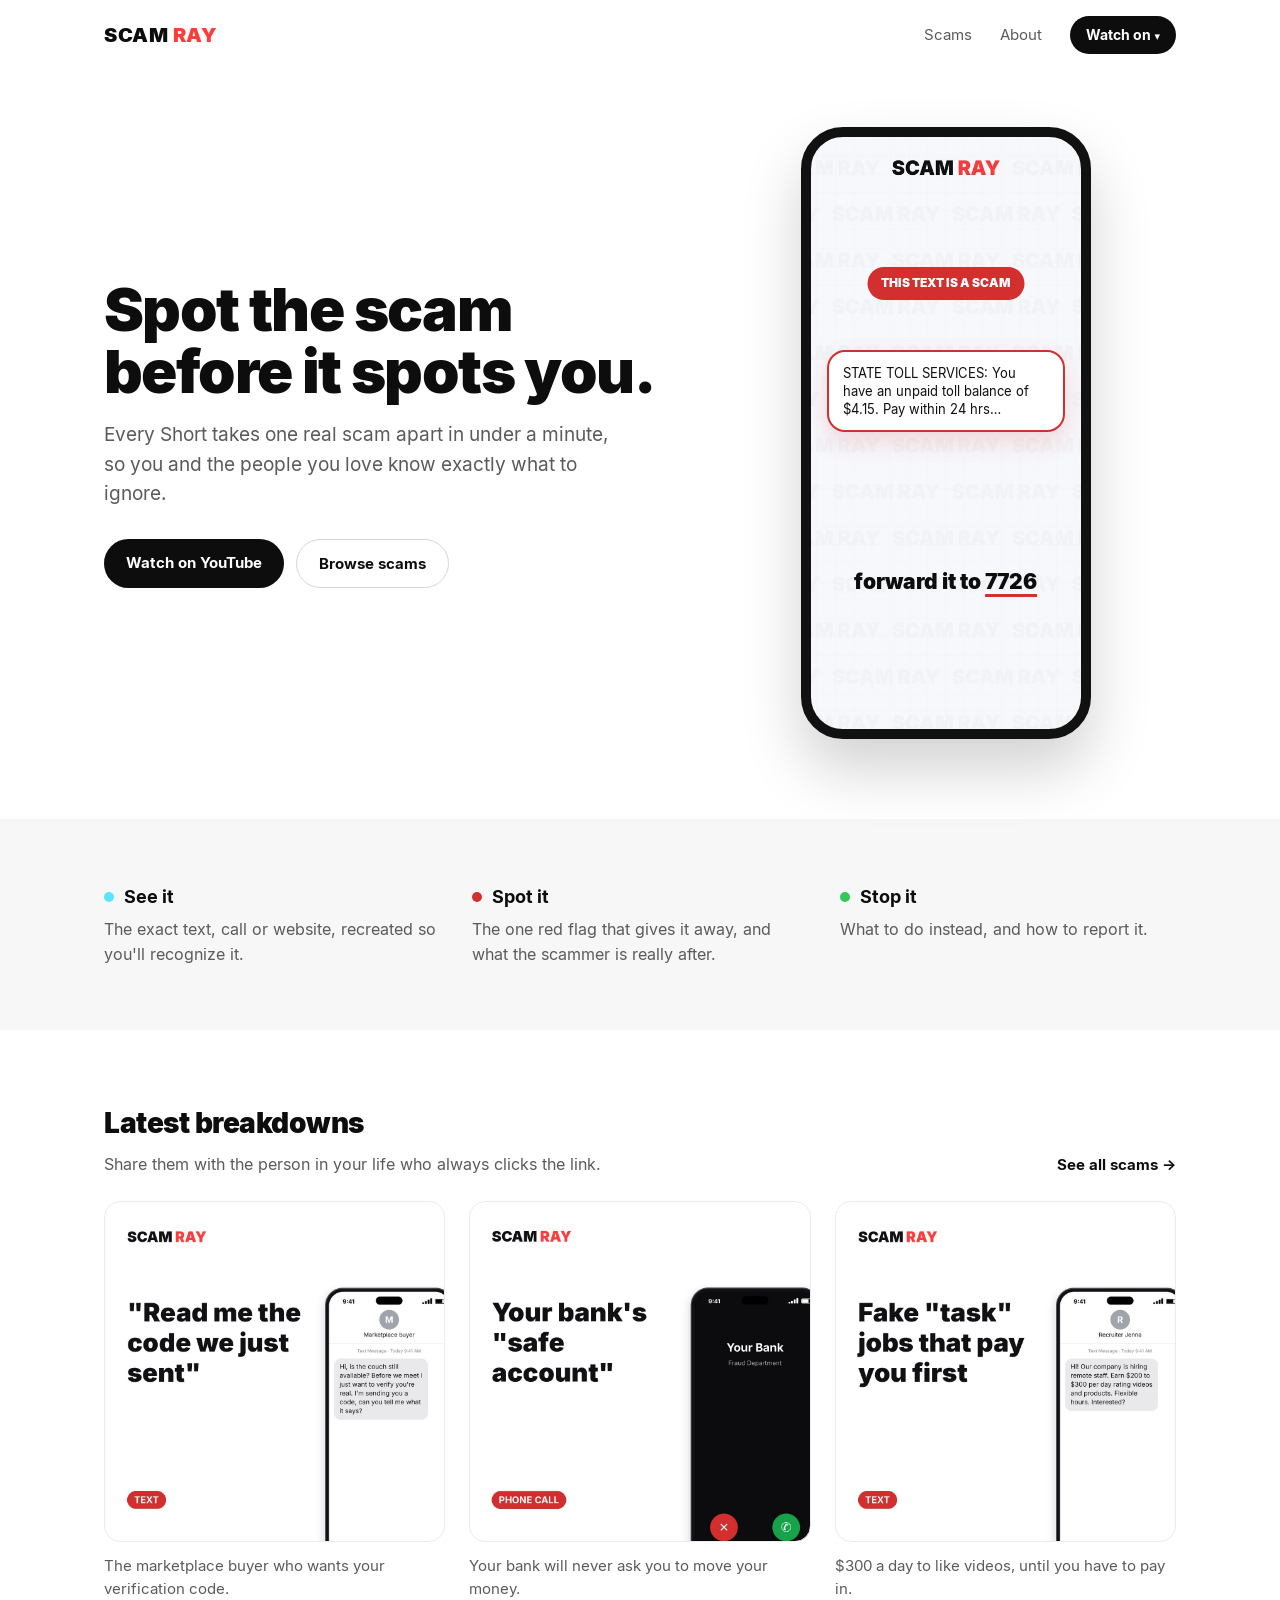
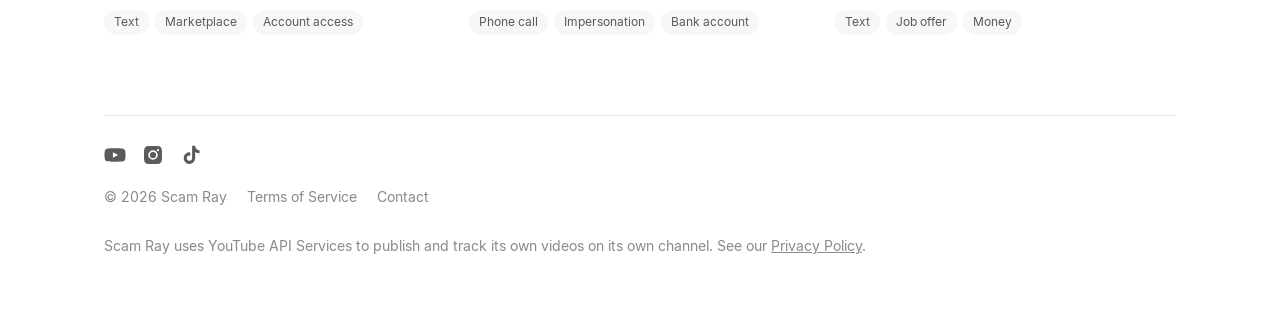
==== commit 6819d216: "Privacy, terms, footer: cover YouTube stats and TikTok drafts Co-Authored-By: Claude Opus 5.5 <norep" ====
--- a/index.html
+++ b/index.html
@@ -47,5 +47,5 @@
 
 <div class="wrap"><footer><div class="social"><a href="https://www.youtube.com/@scamray" aria-label="YouTube"><svg viewBox="0 0 24 24" aria-hidden="true"><path d="M23 7.2a3 3 0 0 0-2.1-2.1C19 4.6 12 4.6 12 4.6s-7 0-8.9.5A3 3 0 0 0 1 7.2 31 31 0 0 0 .5 12 31 31 0 0 0 1 16.8a3 3 0 0 0 2.1 2.1c1.9.5 8.9.5 8.9.5s7 0 8.9-.5a3 3 0 0 0 2.1-2.1c.4-1.6.5-3.2.5-4.8s-.1-3.2-.5-4.8zM9.7 15.1V8.9l5.8 3.1-5.8 3.1z"/></svg></a><a href="https://www.instagram.com/thescamray" aria-label="Instagram"><svg viewBox="0 0 24 24" aria-hidden="true"><path d="M12 2.2c3.2 0 3.6 0 4.8.1 3.3.1 4.8 1.7 4.9 4.9.1 1.3.1 1.6.1 4.8s0 3.6-.1 4.8c-.1 3.2-1.7 4.8-4.9 4.9-1.3.1-1.6.1-4.8.1s-3.6 0-4.8-.1c-3.3-.1-4.8-1.7-4.9-4.9C2.2 15.6 2.2 15.2 2.2 12s0-3.6.1-4.8C2.4 3.9 3.9 2.4 7.2 2.3 8.4 2.2 8.8 2.2 12 2.2zm0 4.6a5.2 5.2 0 1 0 0 10.4 5.2 5.2 0 0 0 0-10.4zm0 8.6a3.4 3.4 0 1 1 0-6.8 3.4 3.4 0 0 1 0 6.8zm5.4-9.9a1.2 1.2 0 1 0 0 2.4 1.2 1.2 0 0 0 0-2.4z"/></svg></a><a href="https://www.tiktok.com/@thescamray" aria-label="TikTok"><svg viewBox="0 0 24 24" aria-hidden="true"><path d="M16.6 2h-3.4v13.4a2.9 2.9 0 1 1-2.9-2.9c.3 0 .6 0 .9.1V9.2a6.3 6.3 0 1 0 5.4 6.2V8.6a8 8 0 0 0 4.7 1.5V6.7a4.7 4.7 0 0 1-4.7-4.7z"/></svg></a></div>
 <div class="flinks"><span>© 2026 Scam Ray</span><a href="terms.html">Terms of Service</a><a href="mailto:scamray@googlegroups.com">Contact</a></div>
-<p class="fine">Scam Ray uses YouTube API Services to publish its own videos to its own channel. See our <a href="privacy.html">Privacy Policy</a>.</p></footer></div>
+<p class="fine">Scam Ray uses YouTube API Services to publish and track its own videos on its own channel. See our <a href="privacy.html">Privacy Policy</a>.</p></footer></div>
 </body></html>
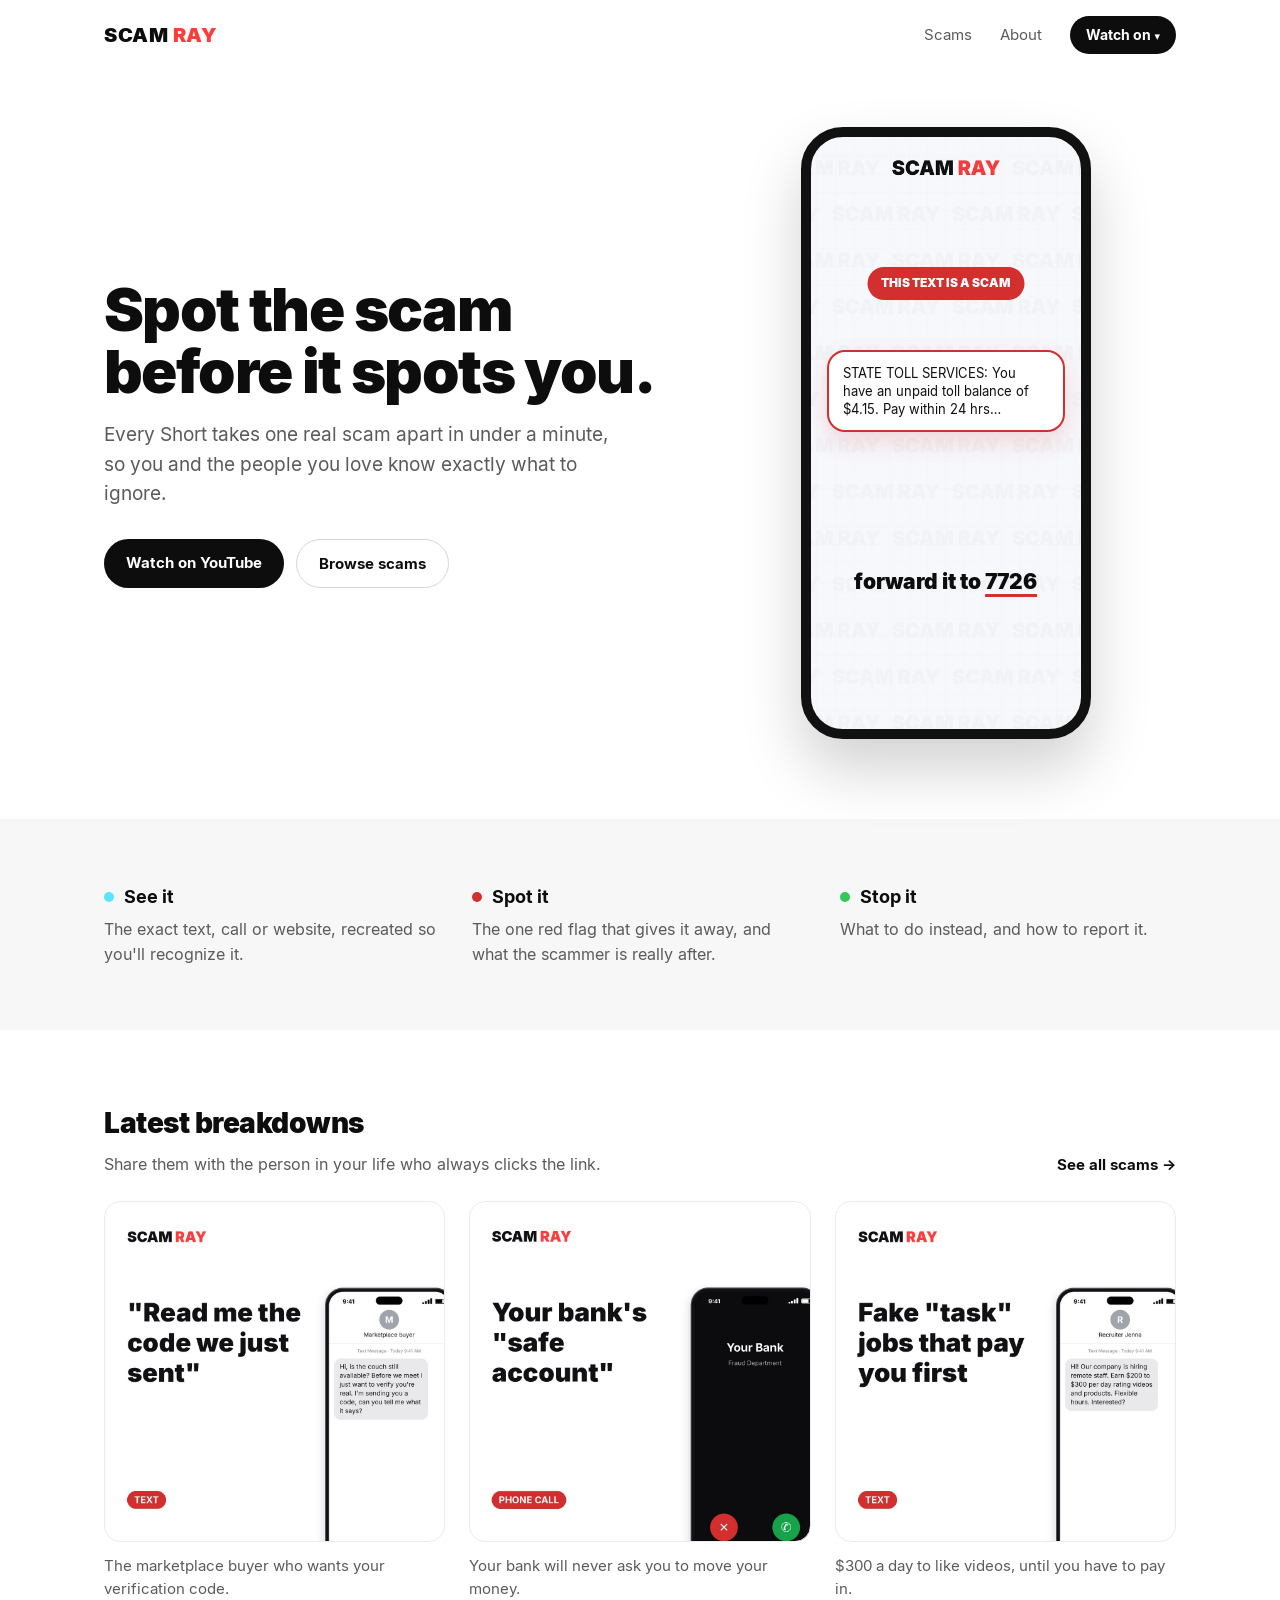
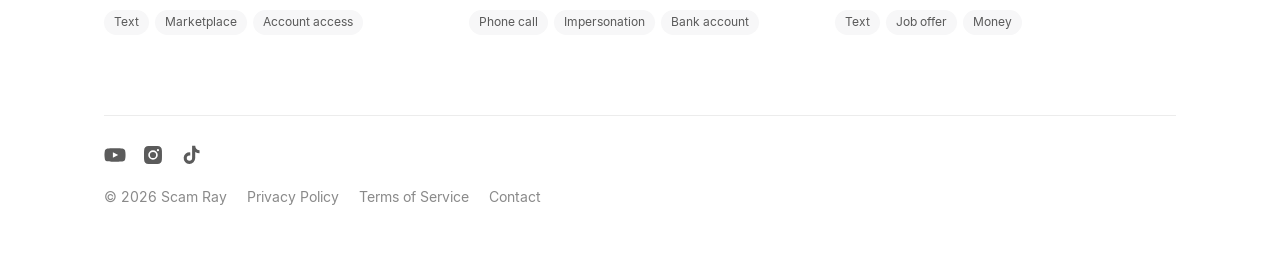
==== commit 220f6b20: "Footer: plain Privacy Policy link instead of the API sentence Co-Authored-By: Claude Opus 5.5 <norep" ====
--- a/index.html
+++ b/index.html
@@ -46,6 +46,5 @@
 })();</script>
 
 <div class="wrap"><footer><div class="social"><a href="https://www.youtube.com/@scamray" aria-label="YouTube"><svg viewBox="0 0 24 24" aria-hidden="true"><path d="M23 7.2a3 3 0 0 0-2.1-2.1C19 4.6 12 4.6 12 4.6s-7 0-8.9.5A3 3 0 0 0 1 7.2 31 31 0 0 0 .5 12 31 31 0 0 0 1 16.8a3 3 0 0 0 2.1 2.1c1.9.5 8.9.5 8.9.5s7 0 8.9-.5a3 3 0 0 0 2.1-2.1c.4-1.6.5-3.2.5-4.8s-.1-3.2-.5-4.8zM9.7 15.1V8.9l5.8 3.1-5.8 3.1z"/></svg></a><a href="https://www.instagram.com/thescamray" aria-label="Instagram"><svg viewBox="0 0 24 24" aria-hidden="true"><path d="M12 2.2c3.2 0 3.6 0 4.8.1 3.3.1 4.8 1.7 4.9 4.9.1 1.3.1 1.6.1 4.8s0 3.6-.1 4.8c-.1 3.2-1.7 4.8-4.9 4.9-1.3.1-1.6.1-4.8.1s-3.6 0-4.8-.1c-3.3-.1-4.8-1.7-4.9-4.9C2.2 15.6 2.2 15.2 2.2 12s0-3.6.1-4.8C2.4 3.9 3.9 2.4 7.2 2.3 8.4 2.2 8.8 2.2 12 2.2zm0 4.6a5.2 5.2 0 1 0 0 10.4 5.2 5.2 0 0 0 0-10.4zm0 8.6a3.4 3.4 0 1 1 0-6.8 3.4 3.4 0 0 1 0 6.8zm5.4-9.9a1.2 1.2 0 1 0 0 2.4 1.2 1.2 0 0 0 0-2.4z"/></svg></a><a href="https://www.tiktok.com/@thescamray" aria-label="TikTok"><svg viewBox="0 0 24 24" aria-hidden="true"><path d="M16.6 2h-3.4v13.4a2.9 2.9 0 1 1-2.9-2.9c.3 0 .6 0 .9.1V9.2a6.3 6.3 0 1 0 5.4 6.2V8.6a8 8 0 0 0 4.7 1.5V6.7a4.7 4.7 0 0 1-4.7-4.7z"/></svg></a></div>
-<div class="flinks"><span>© 2026 Scam Ray</span><a href="terms.html">Terms of Service</a><a href="mailto:scamray@googlegroups.com">Contact</a></div>
-<p class="fine">Scam Ray uses YouTube API Services to publish and track its own videos on its own channel. See our <a href="privacy.html">Privacy Policy</a>.</p></footer></div>
+<div class="flinks"><span>© 2026 Scam Ray</span><a href="privacy.html">Privacy Policy</a><a href="terms.html">Terms of Service</a><a href="mailto:scamray@googlegroups.com">Contact</a></div></footer></div>
 </body></html>
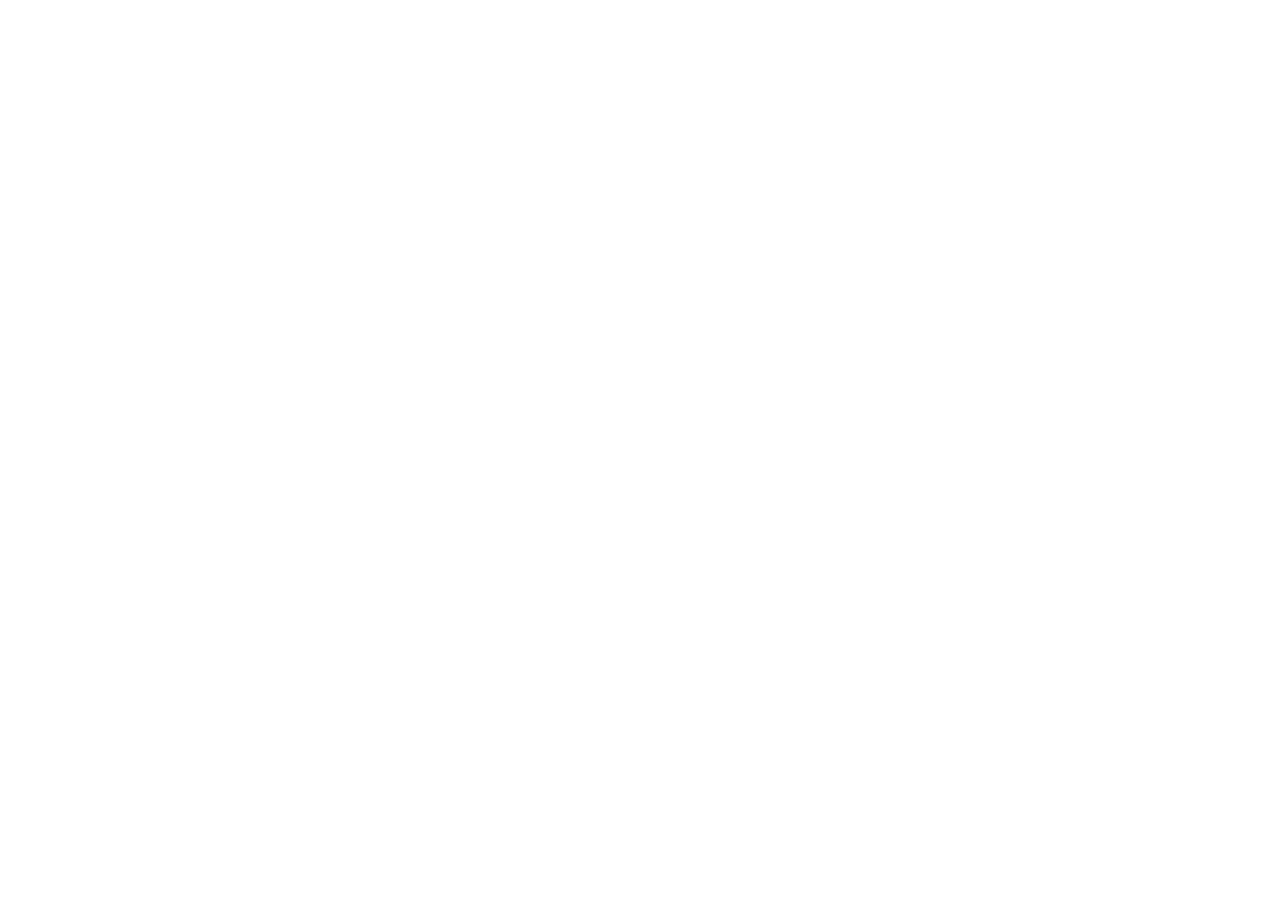
==== commit f38a973c: "Forward old links to thescamray.com Co-Authored-By: Claude Opus 5.5 (1M context) <noreply@anthropic." ====
--- a/index.html
+++ b/index.html
@@ -1,50 +1,7 @@
 <!doctype html>
 <html lang="en"><head><meta charset="utf-8"><meta name="viewport" content="width=device-width,initial-scale=1">
-<title>Scam Ray: scams explained in under a minute</title><meta name="description" content="Scam Ray takes one real scam apart in under a minute: what it looks like, the red flag, and what to do instead.">
-<link rel="icon" href="assets/favicon-v3.png" sizes="48x48"><link rel="icon" href="assets/favicon-v3.svg" type="image/svg+xml"><link rel="apple-touch-icon" href="assets/apple-touch-icon-v3.png"><link rel="preload" href="assets/inter-black-v1.woff2" as="font" type="font/woff2" crossorigin><link rel="preload" href="assets/inter-bold-v1.woff2" as="font" type="font/woff2" crossorigin><link rel="preload" href="assets/inter-regular-v1.woff2" as="font" type="font/woff2" crossorigin><link rel="preload" href="assets/phone-bg-white-2.jpg" as="image"><link rel="stylesheet" href="style.css?v=a035a68f"><script>const SCAMS = [{"id":"001-toll-text","title":"The $4.15 unpaid toll text","blurb":"A fake toll bill that's really after your card number.","via":"Text","type":"Impersonation","after":"Card details","order":1},{"id":"002-package-text","title":"\"Your package couldn't be delivered\"","blurb":"The fake delivery text that steals your card.","via":"Text","type":"Impersonation","after":"Card details","order":2,"posted":"2026-10-05","url":"https://www.youtube.com/shorts/sSayE9mNV6Q"},{"id":"003-voice-clone","title":"AI voice-clone calls from \"family\"","blurb":"It sounds exactly like your grandson. It isn't him.","via":"Phone call","type":"Impersonation","after":"Money","order":3,"posted":"2026-10-06","url":"https://www.youtube.com/shorts/qHDTHHsrI4U"},{"id":"004-pig-butchering","title":"Crypto romance \"pig butchering\"","blurb":"The wrong-number text that ends with your life savings.","via":"Text","type":"Romance and investment","after":"Money","order":4,"posted":"2026-10-07","url":"https://www.youtube.com/shorts/AK45yk2K95Q"},{"id":"005-task-job","title":"Fake \"task\" jobs that pay you first","blurb":"$300 a day to like videos, until you have to pay in.","via":"Text","type":"Job offer","after":"Money","order":5,"posted":"2026-10-08","url":"https://www.youtube.com/shorts/2IzKOkDwI4s"},{"id":"006-bank-safe-account","title":"Your bank's \"safe account\"","blurb":"Your bank will never ask you to move your money.","via":"Phone call","type":"Impersonation","after":"Bank account","order":6,"posted":"2026-10-09","url":"https://www.youtube.com/shorts/MbnHEx6BTtc"},{"id":"007-verification-code","title":"\"Read me the code we just sent\"","blurb":"The marketplace buyer who wants your verification code.","via":"Text","type":"Marketplace","after":"Account access","order":7,"posted":"2026-10-10","url":"https://www.youtube.com/shorts/kz5v01ahdqg"},{"id":"008-tech-support-popup","title":"The fake virus pop-up","blurb":"Real security warnings never ask you to call a number.","via":"Pop-up","type":"Tech support","after":"Money","order":8,"posted":null,"url":null},{"id":"009-jury-duty-warrant","title":"\"You missed jury duty\" calls","blurb":"Courts never demand a fine over the phone.","via":"Phone call","type":"Impersonation","after":"Money","order":9,"posted":null,"url":null},{"id":"010-qr-parking-meter","title":"Fake QR codes on parking meters","blurb":"A sticker over the real code sends your card to a scammer.","via":"QR code","type":"Phishing","after":"Card details","order":10,"posted":null,"url":null},{"id":"011-bitcoin-atm","title":"\"Put your cash in a Bitcoin ATM\"","blurb":"No real agency will ever tell you to use a Bitcoin ATM.","via":"Phone call","type":"Impersonation","after":"Money","order":11,"posted":null,"url":null},{"id":"012-fake-renewal-invoice","title":"The fake renewal invoice","blurb":"A $449.99 charge you never made, and a number to call.","via":"Email","type":"Refund","after":"Money","order":12,"posted":null,"url":null},{"id":"013-gift-card-utility","title":"\"Your power gets cut off in 30 minutes\"","blurb":"Anyone who wants a bill paid in gift cards is a scammer.","via":"Phone call","type":"Impersonation","after":"Money","order":13,"posted":null,"url":null},{"id":"014-fake-check-overpay","title":"The buyer who \"overpaid\" you","blurb":"A fake check, and the money you send back is real.","via":"Text","type":"Marketplace","after":"Money","order":14,"posted":null,"url":null}];
-// Scam cards. tools/build.py inlines this (with the scams.json data as SCAMS) into pages that list scams,
-// so cards draw while the page is parsed instead of popping in after a fetch.
-const YT = "https://www.youtube.com/@scamray";
-function card(s) {
-  const href = s.url || YT;
-  const tags = [s.via, s.type, s.after].map(t => `<span>${t}</span>`).join("");
-  // the square thumbnail already shows the scam's name, so the card skips a separate title
-  return `<a class="vcard" href="${href}" aria-label="${s.title.replace(/"/g, "&quot;")}"><div class="thumb" role="img" aria-label="${s.title.replace(/"/g, "&quot;")}" style="background-image:url(assets/thumbs/${s.id}.jpg?v=sq1)"></div>
-<p>${s.blurb}</p><div class="tags">${tags}</div></a>`;
-}
-// newest first: by posted date when posted, otherwise by planned order
-const newest = (a, b) => (b.posted || "").localeCompare(a.posted || "") || b.order - a.order;
-// only videos that are actually posted show on the site; SCAMS is written into the page by tools/build.py
-const loadScams = () => SCAMS.filter(s => s.posted);
-</script><script src="assets/site.js?v=5f6d246f" defer></script></head>
-<body>
-<header class="site-head"><div class="wrap"><nav class="nav"><a class="logo" href="index.html">SCAM <span>RAY</span></a>
-<div class="links"><a href="scams.html">Scams</a><a href="about.html">About</a>
-<details class="watch"><summary>Watch on</summary><div class="menu"><a href="https://www.youtube.com/@scamray"><svg viewBox="0 0 24 24" aria-hidden="true"><path d="M23 7.2a3 3 0 0 0-2.1-2.1C19 4.6 12 4.6 12 4.6s-7 0-8.9.5A3 3 0 0 0 1 7.2 31 31 0 0 0 .5 12 31 31 0 0 0 1 16.8a3 3 0 0 0 2.1 2.1c1.9.5 8.9.5 8.9.5s7 0 8.9-.5a3 3 0 0 0 2.1-2.1c.4-1.6.5-3.2.5-4.8s-.1-3.2-.5-4.8zM9.7 15.1V8.9l5.8 3.1-5.8 3.1z"/></svg>YouTube</a><a href="https://www.instagram.com/thescamray"><svg viewBox="0 0 24 24" aria-hidden="true"><path d="M12 2.2c3.2 0 3.6 0 4.8.1 3.3.1 4.8 1.7 4.9 4.9.1 1.3.1 1.6.1 4.8s0 3.6-.1 4.8c-.1 3.2-1.7 4.8-4.9 4.9-1.3.1-1.6.1-4.8.1s-3.6 0-4.8-.1c-3.3-.1-4.8-1.7-4.9-4.9C2.2 15.6 2.2 15.2 2.2 12s0-3.6.1-4.8C2.4 3.9 3.9 2.4 7.2 2.3 8.4 2.2 8.8 2.2 12 2.2zm0 4.6a5.2 5.2 0 1 0 0 10.4 5.2 5.2 0 0 0 0-10.4zm0 8.6a3.4 3.4 0 1 1 0-6.8 3.4 3.4 0 0 1 0 6.8zm5.4-9.9a1.2 1.2 0 1 0 0 2.4 1.2 1.2 0 0 0 0-2.4z"/></svg>Instagram</a><a href="https://www.tiktok.com/@thescamray"><svg viewBox="0 0 24 24" aria-hidden="true"><path d="M16.6 2h-3.4v13.4a2.9 2.9 0 1 1-2.9-2.9c.3 0 .6 0 .9.1V9.2a6.3 6.3 0 1 0 5.4 6.2V8.6a8 8 0 0 0 4.7 1.5V6.7a4.7 4.7 0 0 1-4.7-4.7z"/></svg>TikTok</a></div></details></div></nav></div></header>
-<div class="wrap"><header class="hero">
-<div><h1>Spot the scam before it spots you.</h1>
-<p class="sub">Every Short takes one real scam apart in under a minute, so you and the people you love know exactly what to ignore.</p>
-<div class="btns"><a class="pill dark" href="https://www.youtube.com/@scamray">Watch on YouTube</a><a class="pill line" href="scams.html">Browse scams</a></div></div>
-<div class="phone" role="img" aria-label="A Scam Ray Short breaking down a fake toll text">
-<div class="flag">THIS TEXT IS A SCAM</div>
-<div class="bubble">STATE TOLL SERVICES: You have an unpaid toll balance of $4.15. Pay within 24 hrs…</div>
-<div class="cap">forward it to <i>7726</i></div></div>
-</header></div>
-<div class="band"><div class="wrap steps">
-<div><h3><span class="dot" style="background:var(--cyan)"></span>See it</h3><p>The exact text, call or website, recreated so you'll recognize it.</p></div>
-<div><h3><span class="dot" style="background:var(--red2)"></span>Spot it</h3><p>The one red flag that gives it away, and what the scammer is really after.</p></div>
-<div><h3><span class="dot" style="background:var(--green)"></span>Stop it</h3><p>What to do instead, and how to report it.</p></div>
-</div></div>
-<main class="wrap"><section>
-<div class="sechead"><div><h2>Latest breakdowns</h2><p class="lead">Share them with the person in your life who always clicks the link.</p></div><a class="more" href="scams.html">See all scams →</a></div>
-<div class="cards" id="latest"></div>
-</section></main>
-<script>(() => {
-  const all = loadScams();
-  document.getElementById("latest").innerHTML = all.sort(newest).slice(0, 3).map(card).join("")
-    || '<p class="lead">Our first breakdowns are on their way. <a href="https://www.youtube.com/@scamray">Subscribe on YouTube</a> to catch them.</p>';
-})();</script>
-
-<div class="wrap"><footer><div class="social"><a href="https://www.youtube.com/@scamray" aria-label="YouTube"><svg viewBox="0 0 24 24" aria-hidden="true"><path d="M23 7.2a3 3 0 0 0-2.1-2.1C19 4.6 12 4.6 12 4.6s-7 0-8.9.5A3 3 0 0 0 1 7.2 31 31 0 0 0 .5 12 31 31 0 0 0 1 16.8a3 3 0 0 0 2.1 2.1c1.9.5 8.9.5 8.9.5s7 0 8.9-.5a3 3 0 0 0 2.1-2.1c.4-1.6.5-3.2.5-4.8s-.1-3.2-.5-4.8zM9.7 15.1V8.9l5.8 3.1-5.8 3.1z"/></svg></a><a href="https://www.instagram.com/thescamray" aria-label="Instagram"><svg viewBox="0 0 24 24" aria-hidden="true"><path d="M12 2.2c3.2 0 3.6 0 4.8.1 3.3.1 4.8 1.7 4.9 4.9.1 1.3.1 1.6.1 4.8s0 3.6-.1 4.8c-.1 3.2-1.7 4.8-4.9 4.9-1.3.1-1.6.1-4.8.1s-3.6 0-4.8-.1c-3.3-.1-4.8-1.7-4.9-4.9C2.2 15.6 2.2 15.2 2.2 12s0-3.6.1-4.8C2.4 3.9 3.9 2.4 7.2 2.3 8.4 2.2 8.8 2.2 12 2.2zm0 4.6a5.2 5.2 0 1 0 0 10.4 5.2 5.2 0 0 0 0-10.4zm0 8.6a3.4 3.4 0 1 1 0-6.8 3.4 3.4 0 0 1 0 6.8zm5.4-9.9a1.2 1.2 0 1 0 0 2.4 1.2 1.2 0 0 0 0-2.4z"/></svg></a><a href="https://www.tiktok.com/@thescamray" aria-label="TikTok"><svg viewBox="0 0 24 24" aria-hidden="true"><path d="M16.6 2h-3.4v13.4a2.9 2.9 0 1 1-2.9-2.9c.3 0 .6 0 .9.1V9.2a6.3 6.3 0 1 0 5.4 6.2V8.6a8 8 0 0 0 4.7 1.5V6.7a4.7 4.7 0 0 1-4.7-4.7z"/></svg></a></div>
-<div class="flinks"><span>© 2026 Scam Ray</span><a href="privacy.html">Privacy Policy</a><a href="terms.html">Terms of Service</a><a href="mailto:scamray@googlegroups.com">Contact</a></div></footer></div>
-</body></html>
+<title>Scam Ray has moved</title><meta name="robots" content="noindex">
+<link rel="canonical" href="https://thescamray.com/">
+<script>location.replace("https://thescamray.com" + location.pathname + location.search + location.hash);</script>
+<meta http-equiv="refresh" content="0; url=https://thescamray.com/">
+</head><body><p>Scam Ray has moved to <a href="https://thescamray.com/">thescamray.com</a>.</p></body></html>
